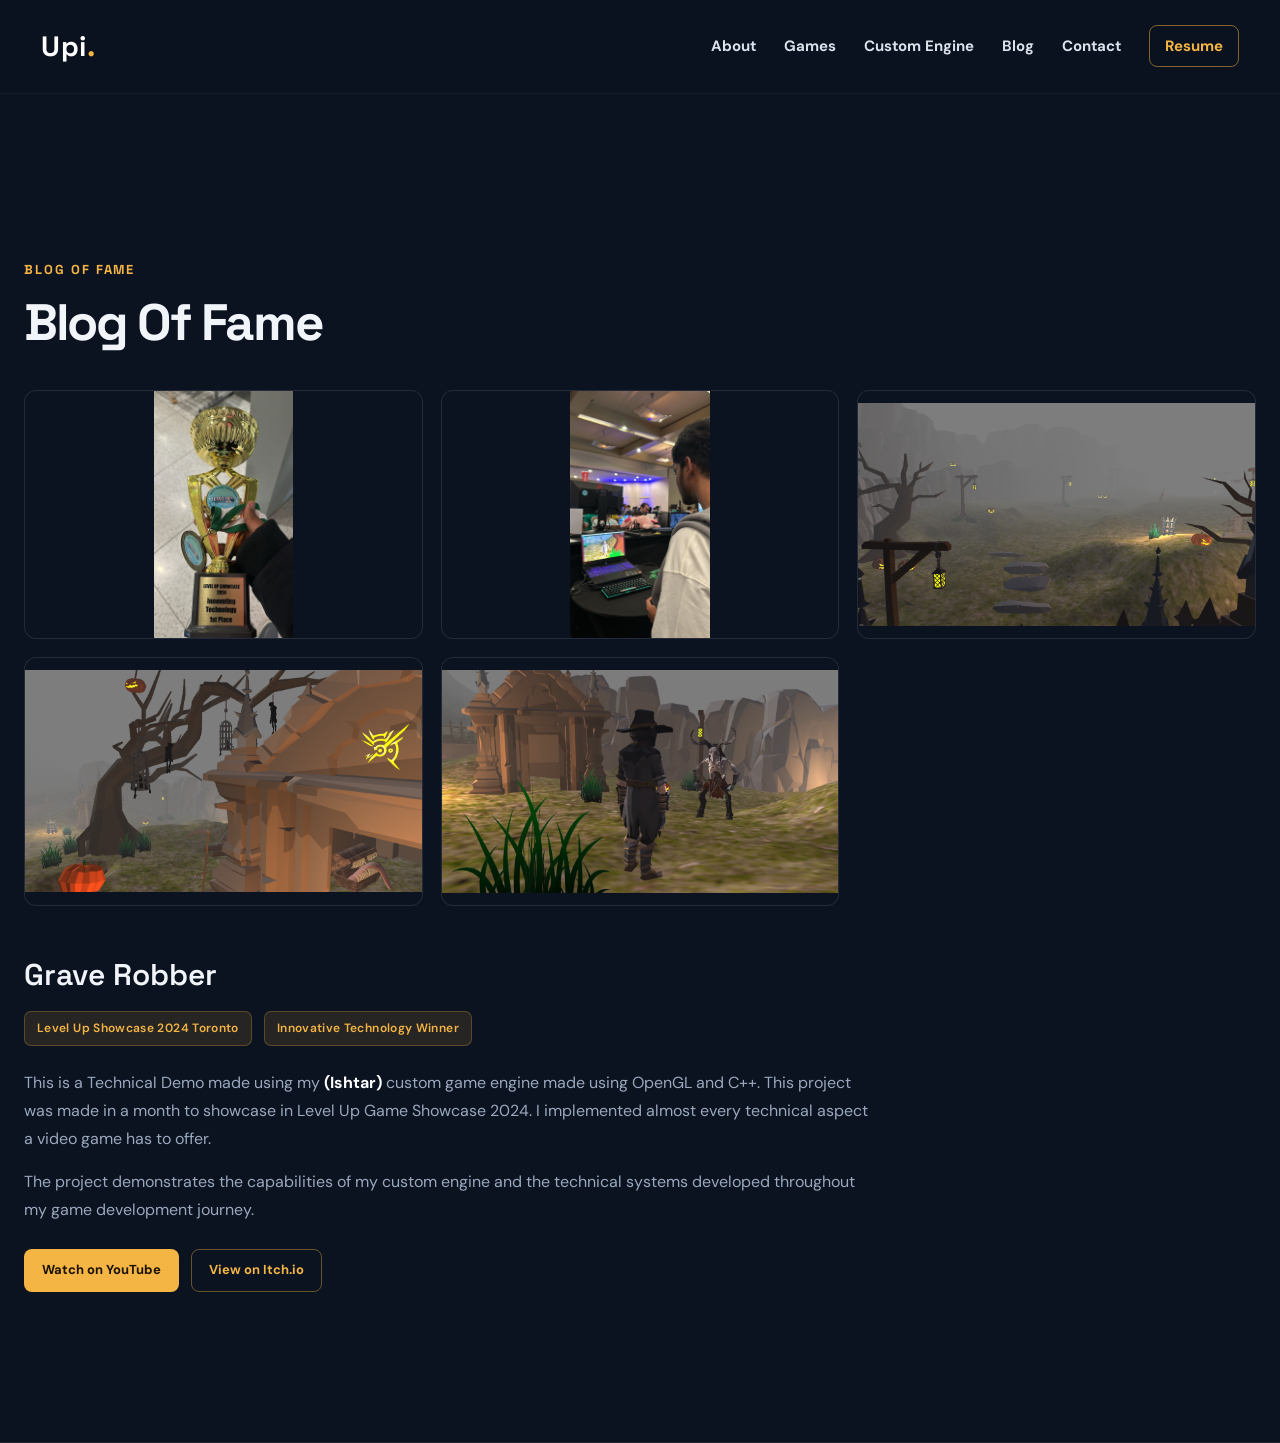
==== blog.html @ 7e5b150f "Init Commit" ====
<!DOCTYPE html>
<html lang="en">

<head>

  <meta charset="UTF-8">

  <meta
    name="viewport"
    content="width=device-width, initial-scale=1.0"
  >

  <title>Blog | Uphendhra Nagarajan</title>


  <!-- =====================================================
       FONTS
  ====================================================== -->

  <link
    rel="preconnect"
    href="https://fonts.googleapis.com"
  >

  <link
    rel="preconnect"
    href="https://fonts.gstatic.com"
    crossorigin
  >

  <link
    href="https://fonts.googleapis.com/css2?family=DM+Sans:wght@400;500;600;700&family=Space+Grotesk:wght@400;500;600;700&display=swap"
    rel="stylesheet"
  >


  <!-- =====================================================
       FONT AWESOME
  ====================================================== -->

  <link
    rel="stylesheet"
    href="https://cdnjs.cloudflare.com/ajax/libs/font-awesome/6.7.2/css/all.min.css"
  >


  <link rel="stylesheet" href="style.css">

</head>



<body>

  <canvas class="binary-rain left" aria-hidden="true"></canvas>
  <canvas class="binary-rain right" aria-hidden="true"></canvas>

    <header class="navbar">

    <div class="container nav-inner">

      <a class="brand" href="index.html" aria-label="Upi"><span style="--i:0">U</span><span style="--i:1">p</span><span style="--i:2">i</span><span class="brand-dot" style="--i:3">.</span></a>

      <button
        class="mobile-menu"
        id="mobileMenu"
        aria-label="Open navigation"
      >
        ☰
      </button>


      <nav
        class="nav-links"
        id="navLinks"
      >

        <a href="index.html#about">
          About
        </a>

        <a href="index.html#projects">
          Games
        </a>

        <a href="index.html#engine">
          Custom Engine
        </a>

        <a href="blog.html">
          Blog
        </a>


        <a href="index.html#contact">
          Contact
        </a>

        <a
          href="#"
          class="resume-btn"
          target="_blank"
          rel="noopener noreferrer"
        >
          Resume
        </a>

      </nav>

    </div>

  </header>

    <main class="subpage-main">
<section class="blog" id="blog">

      <div class="container">

        <div class="reveal">

          <div class="section-label">
            Blog Of Fame
          </div>


          <h2 class="section-title">
            Blog Of Fame
          </h2>


          <!-- BLOG OF FAME IMAGE GALLERY -->

          <div class="fame-gallery">

            <div class="fame-image">
              <img src="assets/Award.jpeg" alt="Grave Robber screenshot 1">
            </div>


            <div class="fame-image">
              <img src="assets/Award2.jpeg" alt="Grave Robber screenshot 2">
            </div>


            <div class="fame-image">
              <img src="assets/Award3.png" alt="Grave Robber screenshot 3">
            </div>


            <div class="fame-image">
              <img src="assets/Award4.png" alt="Grave Robber screenshot 4">
            </div>


            <div class="fame-image">
              <img src="assets/Award5.png" alt="Grave Robber screenshot 5">
            </div>

          </div>


          <!-- BLOG OF FAME CONTENT -->

          <div class="fame-content">

            <h3 class="fame-title">
              Grave Robber
            </h3>


            <div class="fame-award">
              Level Up Showcase 2024 Toronto
            </div>


            <div class="fame-award">
              Innovative Technology Winner
            </div>


            <p class="fame-description">

              This is a Technical Demo made using my
              <strong>(Ishtar)</strong> custom game engine
              made using OpenGL and C++.

              This project was made in a month to showcase
              in Level Up Game Showcase 2024.

              I implemented almost every technical aspect
              a video game has to offer.

            </p>


            <p class="fame-description">

              The project demonstrates the capabilities of
              my custom engine and the technical systems
              developed throughout my game development journey.

            </p>


            <div class="fame-buttons">

              <a
                href="https://www.youtube.com/watch?v=C6k5WtMdYow"
                class="fame-button"
              >
                Watch on YouTube
              </a>


              <a
                href="https://uphendra.itch.io/grave-robber"
                class="fame-button secondary"
              >
                View on Itch.io
              </a>

            </div>

          </div>

        </div>

      </div>

    </section>
    </main>

    <script src="script.js"></script>

</body>
</html>
---- style.css ----
/* =====================================================
       ROOT
    ====================================================== */

    :root {

      --bg: #0b1220;

      --bg-soft: #0f172a;

      --card: #131c30;

      --border:
        rgba(255,255,255,0.10);

      --text: #f1f5f9;

      --muted: #9aa8bd;

      --accent: #f5b544;

      --accent-soft:
        rgba(245,181,68,0.12);

      --max-width: 1240px;

    }


    /* =====================================================
       RESET
    ====================================================== */

    * {

      margin: 0;

      padding: 0;

      box-sizing: border-box;

    }


    html {

      scroll-behavior: smooth;

    }


    body {

      background: var(--bg);

      color: var(--text);

      font-family:
        "DM Sans",
        sans-serif;

      line-height: 1.6;

      overflow-x: hidden;

    }


    a {

      color: inherit;

      text-decoration: none;

    }


    .container {

      width:
        min(
          var(--max-width),
          calc(100% - 48px)
        );

      margin: 0 auto;

    }



    /* =====================================================
       BINARY RAIN
    ====================================================== */

    .binary-rain {

      position: fixed;

      top: 0;

      bottom: 0;

      width: clamp(70px, 11vw, 170px);

      height: 100%;

      z-index: 1;

      pointer-events: none;

      opacity: 0.55;

    }


    .binary-rain.left {

      left: 0;

      -webkit-mask-image:
        linear-gradient(to right, black 20%, transparent);

      mask-image:
        linear-gradient(to right, black 20%, transparent);

    }


    .binary-rain.right {

      right: 0;

      -webkit-mask-image:
        linear-gradient(to left, black 20%, transparent);

      mask-image:
        linear-gradient(to left, black 20%, transparent);

    }


    @media (max-width: 900px), (prefers-reduced-motion: reduce) {

      .binary-rain {

        display: none;

      }

    }


    /* =====================================================
       NAVIGATION
    ====================================================== */

    .navbar {

      position: fixed;

      top: 0;

      left: 0;

      right: 0;

      z-index: 1000;

      padding: 24px 0;

      background:
        rgba(11,18,32,0.80);

      backdrop-filter:
        blur(16px);

      -webkit-backdrop-filter:
        blur(16px);

      border-bottom:
        1px solid
        rgba(255,255,255,0.04);

    }


    .nav-inner {

      display: flex;

      justify-content: flex-end;

      align-items: center;

    }


    .nav-links {

      display: flex;

      align-items: center;

      gap: 28px;

    }


    .nav-links a {

      position: relative;

      font-size: 15px;

      font-weight: 700;

      color: #dce2eb;

      transition:
        color 0.25s ease;

    }


    .nav-links a:hover {

      color:
        var(--accent);

    }


    .nav-links a::after {

      content: "";

      position: absolute;

      left: 0;

      bottom: -7px;

      width: 0;

      height: 2px;

      background:
        var(--accent);

      transition:
        width 0.25s ease;

    }


    .nav-links a:hover::after {

      width: 100%;

    }



    .resume-btn {

      padding:
        8px 15px;

      border:
        1px solid
        rgba(245,181,68,0.5);

      border-radius: 8px;

      color:
        var(--accent) !important;

    }


    .resume-btn::after {

      display: none;

    }


    .resume-btn:hover {

      background:
        var(--accent-soft);

    }


    /* =====================================================
       MOBILE MENU
    ====================================================== */

    .mobile-menu {

      display: none;

      border: none;

      background: none;

      color: white;

      font-size: 25px;

      cursor: pointer;

    }


    /* =====================================================
       HERO
    ====================================================== */

    .hero {

      min-height: 100vh;

      display: flex;

      align-items: center;

      padding:
        150px 0 90px;

      position: relative;

    }


.hero-content {
    width: 100%;
    max-width: 900px;
    margin-left: auto; /* NEW: centers the block on the page */
    margin-right: auto; /* NEW */
    text-align: center; /* NEW: centers name, role and description text */
}


    .hero-name {

      font-family:
        "Space Grotesk",
        sans-serif;

      font-size:
        clamp(
          2.8rem,
          5.5vw,
          5rem
        );

      font-weight: 600;

      letter-spacing:
        -0.055em;

      line-height: 1;

      color: #ffffff;

      margin-bottom: 18px;

    }


    .hero-role {

      font-family:
        "Space Grotesk",
        sans-serif;

      font-size:
        clamp(
          1.7rem,
          3.2vw,
          2.7rem
        );

      font-weight: 700;

      letter-spacing:
        -0.035em;

      color:
        var(--accent);

      margin-bottom: 18px;

    }


.hero-description {
    max-width: 760px;
    margin-left: auto; /* NEW: centers the description box */
    margin-right: auto; /* NEW */
    font-size: 17px;
    line-height: 1.65;
    color: #aeb6c4;
    margin-bottom: 30px;
}



    /* =====================================================
       HERO VIDEO BACKGROUND
    ====================================================== */

    .hero {

      overflow: hidden;

    }


    .hero-video {

      position: absolute;

      inset: 0;

      z-index: 0;

      background: #000000;

    }


    .hero-video video {

      position: absolute;

      inset: 0;

      width: 100%;

      height: 100%;

      object-fit: cover;

    }


    /* Darkens the video so the name stays readable,
       and fades into the page at the bottom. */

    .hero-video::after {

      content: "";

      position: absolute;

      inset: 0;

      background:
        linear-gradient(
          to right,
          rgba(11,18,32,0.85),
          rgba(11,18,32,0.35)
        ),
        linear-gradient(
          to bottom,
          transparent 70%,
          var(--bg)
        );

      pointer-events: none;

    }


    .hero-video-placeholder {

      position: absolute;

      right: 24px;

      bottom: 90px;

      z-index: 1;

      padding: 8px 14px;

      border: 1px dashed rgba(245,181,68,0.5);

      border-radius: 8px;

      color: var(--accent);

      font-size: 12px;

      letter-spacing: 0.08em;

      text-transform: uppercase;

      background: rgba(11,18,32,0.6);

    }


    .hero .container {

      position: relative;

      z-index: 2;

    }


    /* Keeps page content above the binary rain,
       while the rain still draws over the hero video. */

    section:not(.hero),
    footer {

      position: relative;

      z-index: 2;

    }


    /* =====================================================
       SOCIAL LINKS
    ====================================================== */

    .contact-label {

      font-size: 14px;

      font-weight: 700;

      text-transform: uppercase;

      letter-spacing: 0.12em;

      color: #ffffff;

      margin-bottom: 15px;

    }


    .social-links {

      display: flex;

      align-items: center;

      gap: 18px;

    }


    .social-links a {

      width: 42px;

      height: 42px;

      display: flex;

      align-items: center;

      justify-content: center;

      border:
        1px solid
        var(--border);

      border-radius: 9px;

      background:
        rgba(255,255,255,0.025);

      color: #dfe5ee;

      font-size: 18px;

      transition:
        background 0.25s ease,
        border-color 0.25s ease,
        color 0.25s ease,
        transform 0.25s ease;

    }


    .social-links a:hover {

      color:
        var(--accent);

      border-color:
        rgba(245,181,68,0.45);

      background:
        var(--accent-soft);

      transform:
        translateY(-3px);

    }


    /* =====================================================
       SECTIONS
    ====================================================== */

    section {

      padding: 150px 0;

    }


    .section-label {

      font-family:
        "Space Grotesk",
        sans-serif;

      font-size: 13px;

      font-weight: 700;

      letter-spacing: 0.15em;

      text-transform: uppercase;

      color:
        var(--accent);

      margin-bottom: 15px;

    }


    .section-title {

      font-family:
        "Space Grotesk",
        sans-serif;

      font-size:
        clamp(
          2rem,
          4vw,
          3.5rem
        );

      line-height: 1.05;

      letter-spacing:
        -0.045em;

      margin-bottom: 25px;

    }


    /* =====================================================
       ABOUT
    ====================================================== */

    .about {

      border-bottom:
        1px solid
        var(--border);

    }


    .about-layout {

      display: grid;

      grid-template-columns:
        1.15fr 0.85fr;

      gap: 90px;

      align-items: center;

    }


    .about-photo-wrap {

      grid-column: 2;

      grid-row: 1;

      justify-self: end;

    }


    .about-content {

      grid-column: 1;

      grid-row: 1;

    }


    .about-photo-wrap {

      position: relative;

      width: 100%;

      max-width: 350px;

    }


    .about-photo-wrap::before {

      content: "";

      position: absolute;

      width: 100%;

      height: 100%;

      border:
        1px solid
        rgba(245,181,68,0.35);

      border-radius: 50%;

      top: 14px;

      left: 14px;

      z-index: 0;

    }


.about-photo-frame {
    /* PHOTO ADJUSTMENTS: change these three values.
         zoom: 1 = normal, 1.3 = zoomed in 30%.
         x / y: which part of the photo stays visible (0% to 100%). */

    --photo-zoom: 1.7;
    --photo-x: 50%;
    --photo-y: 35%;
    --photo-move-x: 16%; /* negative = move photo left, positive = right */

    --photo-move-y: 0%; /* negative = move photo up, positive = down */

    position: relative;
    z-index: 1;
    width: 100%;
    aspect-ratio: 1 / 1;
    overflow: hidden;
    border-radius: 50%;
    border: 1px solid var(--border);
    background: var(--card);
}

.about-photo {
    display: block;
    width: 100%;
    height: 100%;
    object-fit: cover;
    object-position: var(--photo-x) var(--photo-y);
    transform: translate(var(--photo-move-x), var(--photo-move-y)) scale(var(--photo-zoom));
}


    .about-content {

      max-width: 820px;

    }


    .about-text {

      font-size: 18px;

      line-height: 1.7;

      color: #b2bac7;

    }


    .about-text strong {

      color: #ffffff;

    }


    /* =====================================================
       TECH STACK
    ====================================================== */

    .tech-stack {

      border-bottom:
        1px solid
        var(--border);

      overflow: hidden;

    }


    .tech-intro {

      max-width: 700px;

      color:
        var(--muted);

      font-size: 16px;

      margin-bottom: 45px;

    }


    .tech-marquee-window {

      position: relative;

      width: 100%;

      overflow: hidden;

      mask-image:
        linear-gradient(
          to right,
          transparent,
          black 7%,
          black 93%,
          transparent
        );

      -webkit-mask-image:
        linear-gradient(
          to right,
          transparent,
          black 7%,
          black 93%,
          transparent
        );

    }


    .tech-row {

      display: flex;

      width: max-content;

      gap: 16px;

      margin-bottom: 16px;

      animation:
        techMove 28s
        linear infinite;

    }


    .tech-row.reverse {

      animation:
        techMoveReverse 31s
        linear infinite;

    }


    .tech-row.slow {

      animation-duration: 35s;

    }


    .tech-card {

      min-width: 175px;

      height: 92px;

      display: flex;

      align-items: center;

      gap: 15px;

      padding: 0 20px;

      background:
        linear-gradient(
          145deg,
          rgba(255,255,255,0.045),
          rgba(255,255,255,0.015)
        );

      border:
        1px solid
        rgba(255,255,255,0.09);

      border-radius: 14px;

      position: relative;

      overflow: hidden;

      transition:
        border-color 0.25s ease,
        background 0.25s ease,
        transform 0.25s ease;

    }


    .tech-card::before {

      content: "";

      position: absolute;

      inset: 0;

      background:
        radial-gradient(
          circle at 20% 20%,
          rgba(245,181,68,0.12),
          transparent 55%
        );

      pointer-events: none;

    }


    .tech-card:hover {

      border-color:
        rgba(245,181,68,0.4);

      background:
        rgba(245,181,68,0.06);

      transform:
        translateY(-4px);

    }


    .tech-logo {

      width: 34px;

      height: 34px;

      object-fit: contain;

      flex-shrink: 0;

      filter:
        brightness(0)
        invert(1);

      opacity: 0.9;

    }


    .tech-card:hover .tech-logo {

      opacity: 1;

    }


    .tech-card span {

      position: relative;

      z-index: 1;

      font-family:
        "Space Grotesk",
        sans-serif;

      font-size: 14px;

      font-weight: 600;

      color: #dce3ed;

      white-space: nowrap;

    }


    .tech-category {

      margin-top: 45px;

      display: flex;

      justify-content: center;

      gap: 10px;

      flex-wrap: wrap;

    }


    .tech-category span {

      padding:
        7px 12px;

      border:
        1px solid
        rgba(245,181,68,0.18);

      border-radius: 100px;

      color:
        #7f8998;

      font-size: 11px;

      text-transform: uppercase;

      letter-spacing: 0.08em;

    }


    @keyframes techMove {

      from {

        transform:
          translateX(0);

      }

      to {

        transform:
          translateX(-50%);

      }

    }


    @keyframes techMoveReverse {

      from {

        transform:
          translateX(-50%);

      }

      to {

        transform:
          translateX(0);

      }

    }



    /* =====================================================
       HEX GRID
    ====================================================== */

    .hex-grid {
      position: relative;
      width: 100%;
      max-width: 910px;
      margin: 20px auto 0;
    }

    .hex-wrap {
      position: absolute;
      transition: transform 0.25s ease, filter 0.25s ease;
    }

    .hex-wrap:hover {
      transform: scale(1.1);
      filter: drop-shadow(0 0 14px rgba(245,181,68,0.45));
      z-index: 3;
    }

    .hex,
    .hex-in {
      clip-path: polygon(50% 0, 100% 25%, 100% 75%, 50% 100%, 0 75%, 0 25%);
    }

    .hex {
      width: 100%;
      height: 100%;
      background: rgba(255,255,255,0.14);
    }

    .hex-in {
      position: absolute;
      inset: 2px;
      display: flex;
      flex-direction: column;
      align-items: center;
      justify-content: center;
      gap: 6px;
      padding: 0 12%;
      text-align: center;
      background: var(--card);
    }

    .hex-in img {
      width: calc(var(--w) * 0.24);
      height: calc(var(--w) * 0.24);
      object-fit: contain;
      filter: brightness(0) invert(1);
      opacity: 0.9;
    }

    .hex-in span {
      font-family: "Space Grotesk", sans-serif;
      font-size: clamp(10px, calc(var(--w) * 0.088), 13px);
      font-weight: 600;
      line-height: 1.2;
      color: #dce3ed;
    }

    /* Locked hexagons */

    .hex-wrap.empty .hex {
      background: rgba(255,255,255,0.05);
    }

    .hex-wrap.empty .hex-in {
      background: rgba(19,28,48,0.45);
    }

    .hex-wrap.empty svg {
      width: calc(var(--w) * 0.2);
      height: calc(var(--w) * 0.2);
      color: rgba(255,255,255,0.3);
    }

    .hex-wrap.empty:hover {
      transform: none;
      filter: none;
    }

    /* Wave: every hexagon pops after a delay set by its ring
       (--d), starting at the center. */

    .hex-wrap.pop {
      animation: hexPop 0.9s ease-in-out var(--d) backwards;
    }

    .hex-wrap.pop .hex {
      animation: hexFill 0.9s ease-in-out var(--d) backwards;
    }

    @keyframes hexPop {
      0%, 100% {
        transform: scale(1);
        filter: drop-shadow(0 0 0 rgba(245,181,68,0));
      }
      40% {
        transform: scale(1.16);
        filter: drop-shadow(0 0 16px rgba(245,181,68,0.55));
      }
    }

    @keyframes hexFill {
      40% {
        background: var(--accent);
      }
    }

    /* Locked hexagons pop red */

    .hex-wrap.empty.pop {
      animation-name: hexPopLocked;
    }

    .hex-wrap.empty.pop .hex {
      animation-name: hexFillLocked;
    }

    .hex-wrap.empty.pop svg {
      animation: hexLock 0.9s ease-in-out var(--d) backwards;
    }

    @keyframes hexPopLocked {
      0%, 100% {
        transform: scale(1);
        filter: drop-shadow(0 0 0 rgba(239,68,68,0));
      }
      40% {
        transform: scale(1.16);
        filter: drop-shadow(0 0 16px rgba(239,68,68,0.55));
      }
    }

    @keyframes hexFillLocked {
      40% {
        background: #ef4444;
      }
    }

    @keyframes hexLock {
      40% {
        color: #f87171;
      }
    }

    @media (prefers-reduced-motion: reduce) {
      .hex-wrap.pop,
      .hex-wrap.pop .hex,
      .hex-wrap.pop svg { animation: none; }
    }

    /* =====================================================
       PROJECTS
    ====================================================== */

    .projects {

      border-bottom:
        1px solid
        var(--border);

    }


    .project-grid {

      display: grid;

      grid-template-columns:
        repeat(2, 1fr);

      gap: 24px;

      margin-top: 50px;

    }


    .project-card {

      width: 86%;

      justify-self: center;

      background:
        var(--card);

      border:
        1px solid
        var(--border);

      border-radius: 16px;

      overflow: hidden;

      transition:
        transform 0.3s ease,
        border-color 0.3s ease;

    }


    .project-card:hover {

      transform:
        translateY(-5px);

      border-color:
        rgba(245,181,68,0.35);

    }


    .project-media {

      width: 70%;

      margin: 22px auto 0;

      aspect-ratio: 16 / 9;

      display: flex;

      align-items: center;

      justify-content: center;

      background:
        linear-gradient(
          135deg,
          rgba(245,181,68,0.08),
          rgba(255,255,255,0.015)
        );

      color: #677080;

      font-size: 13px;

      letter-spacing: 0.08em;

      text-transform: uppercase;

      border:
        1px solid
        var(--border);

      border-radius: 10px;

    }


    .project-info {

      padding: 25px;

    }


    .project-title {

      font-family:
        "Space Grotesk",
        sans-serif;

      font-size: 25px;

      font-weight: 600;

      margin-bottom: 10px;

    }


    .project-description {

      color:
        var(--muted);

      font-size: 15px;

      line-height: 1.65;

      margin-bottom: 18px;

    }


    .tags {

      display: flex;

      flex-wrap: wrap;

      gap: 7px;

    }


    .tag {

      padding:
        5px 9px;

      border:
        1px solid
        var(--border);

      border-radius: 6px;

      color: #aab3c1;

      font-size: 11px;

      font-weight: 600;

      text-transform: uppercase;

      letter-spacing: 0.04em;

    }


    /* =====================================================
       UNREAL
    ====================================================== */

    .unreal {

      border-bottom:
        1px solid
        var(--border);

    }


    /* =====================================================
       ENGINE
    ====================================================== */

    .engine {

      border-bottom:
        1px solid
        var(--border);

    }


    .engine-intro {

      max-width: 800px;

      color:
        var(--muted);

      font-size: 17px;

      line-height: 1.7;

    }


    .ishtar-title {

      font-family: "Space Grotesk", sans-serif;

      font-size: 25px;

      margin-top: 45px;

      margin-bottom: 12px;

    }


    .ishtar-description {

      margin-bottom: 5px;

    }


    .technical-card {

      overflow: hidden;

      padding: 0;

    }


    .technical-card-content {

      padding: 25px;

    }


    .engine-item-video {

      width: 82%;

      margin: 22px auto 0;

      aspect-ratio: 16 / 9;

      display: flex;

      align-items: center;

      justify-content: center;

      background:
        linear-gradient(
          135deg,
          rgba(245,181,68,0.08),
          rgba(255,255,255,0.015)
        );

      color: #677080;

      font-size: 12px;

      letter-spacing: 0.06em;

      text-transform: uppercase;

      border:
        1px solid
        var(--border);

      border-radius: 10px;

    }


    .engine-video {

      margin: 0 auto 35px;

      aspect-ratio: 16 / 9;

      max-width: 700px;

      display: flex;

      align-items: center;

      justify-content: center;

      background:
        linear-gradient(
          135deg,
          rgba(245,181,68,0.08),
          rgba(255,255,255,0.015)
        );

      border:
        1px solid
        var(--border);

      border-radius: 14px;

      overflow: hidden;

      position: relative;

    }


    .engine-video::before {

      content: "";

      position: absolute;

      width: 180px;

      height: 180px;

      border-radius: 50%;

      background:
        rgba(245,181,68,0.08);

      filter:
        blur(50px);

    }


    .engine-item-video {
    overflow: hidden;
}

    .engine-item-video iframe {
        display: block;
        width: 100%;
        height: 100%;
        border: 0;
    }

    .youtube-placeholder {

      position: relative;

      z-index: 2;

      display: flex;

      flex-direction: column;

      align-items: center;

      justify-content: center;

      gap: 13px;

      text-align: center;

    }


    .youtube-placeholder i {

      font-size: 42px;

      color:
        #ff4d5a;

    }


    .youtube-placeholder span {

      color:
        #7f8998;

      font-size: 13px;

    }


    .youtube-placeholder a {

      margin-top: 4px;

      padding:
        9px 15px;

      border:
        1px solid
        rgba(255,255,255,0.12);

      border-radius: 7px;

      color:
        #dce3ed;

      font-size: 12px;

      transition:
        background 0.25s ease,
        border-color 0.25s ease;

    }


    .youtube-placeholder a:hover {

      background:
        rgba(255,255,255,0.05);

      border-color:
        rgba(245,181,68,0.4);

    }


    /* =====================================================
       TABS
    ====================================================== */

    .tabs {

      display: flex;

      gap: 30px;

      margin-top: 50px;

      border-bottom:
        1px solid
        var(--border);

    }


    .tab-button {

      border: none;

      background: none;

      padding:
        0 0 14px;

      color: #707988;

      font-family:
        "Space Grotesk",
        sans-serif;

      font-size: 15px;

      font-weight: 600;

      cursor: pointer;

      border-bottom:
        2px solid
        transparent;

    }


    .tab-button.active {

      color:
        var(--accent);

      border-bottom-color:
        var(--accent);

    }


    .tab-content {

      display: none;

      padding-top: 35px;

    }


    .tab-content.active {

      display: block;

    }


    .technical-grid {

      display: grid;

      grid-template-columns:
        repeat(2, 1fr);

      column-gap: 20px;

      row-gap: 50px;

    }


    .technical-card {

      width: 90%;

      justify-self: center;

      padding: 25px;

      background:
        var(--card);

      border:
        1px solid
        var(--border);

      border-radius: 14px;

    }


    .technical-card h3 {

      font-family:
        "Space Grotesk",
        sans-serif;

      font-size: 21px;

      margin-bottom: 8px;

    }


    .technical-card p {

      color:
        var(--muted);

      font-size: 14px;

      line-height: 1.65;

    }

        .technical-card .engine-item-video {
            width: auto;
            margin: 25px 25px 0; /* same 25px as the text padding */
        }

#all-games .project-card {
    width: 100%;
}

#all-games .project-media {
    width: auto;
    margin: 25px 25px 0; /* same 25px as .project-info padding */
}

@media (max-width: 480px) {
    #all-games .project-media {
        margin: 20px 20px 0; /* phones: text padding drops to 20px */
    }
}

    /* =====================================================
       BLOG
    ====================================================== */

    .blog {

      border-bottom:
        1px solid
        var(--border);

    }


    .blog-card {

      margin-top: 40px;

      padding: 35px;

      border:
        1px solid
        var(--border);

      border-radius: 15px;

      background:
        var(--card);

      display: flex;

      align-items: center;

      justify-content: space-between;

      gap: 30px;

    }


    .blog-card h3 {

      font-family:
        "Space Grotesk",
        sans-serif;

      font-size: 24px;

      margin-bottom: 6px;

    }


    .blog-card p {

      color:
        var(--muted);

      font-size: 14px;

    }


    .blog-button {

      flex-shrink: 0;

      padding:
        11px 18px;

      border-radius: 8px;

      background:
        var(--accent);

      color: #1a1203;

      font-weight: 700;

      font-size: 14px;

    }


    /* =====================================================
       BLOG OF FAME
    ====================================================== */

    .fame-gallery {

      display: grid;

      grid-template-columns:
        repeat(5, 1fr);

      gap: 14px;

      margin-top: 40px;

    }


    .fame-image {

      width: 100%;

      aspect-ratio: 16 / 10;

      display: flex;

      align-items: center;

      justify-content: center;

      background:
        linear-gradient(
          135deg,
          rgba(245,181,68,0.08),
          rgba(255,255,255,0.015)
        );

      border:
        1px solid
        var(--border);

      border-radius: 12px;

      color: #677080;

      font-size: 11px;

      letter-spacing: 0.08em;

      text-transform: uppercase;

      overflow: hidden;

    }


    .fame-image img {

      width: 100%;

      height: 100%;

      object-fit: cover;

      display: block;

    }


    .fame-content {

      margin-top: 45px;

      max-width: 850px;

    }


    .fame-title {

      font-family:
        "Space Grotesk",
        sans-serif;

      font-size: 30px;

      font-weight: 600;

      margin-bottom: 12px;

    }


    .fame-award {

      display: inline-block;

      margin-right: 8px;

      margin-bottom: 8px;

      padding:
        7px 12px;

      border:
        1px solid
        rgba(245,181,68,0.25);

      border-radius: 7px;

      color:
        var(--accent);

      background:
        var(--accent-soft);

      font-size: 12px;

      font-weight: 600;

      letter-spacing: 0.03em;

    }


    .fame-description {

      color:
        var(--muted);

      font-size: 16px;

      line-height: 1.75;

      margin-top: 15px;

    }


    .fame-description strong {

      color: #ffffff;

    }


    .fame-buttons {

      display: flex;

      flex-wrap: wrap;

      gap: 12px;

      margin-top: 25px;

    }


    .fame-button {

      display: inline-block;

      padding:
        10px 17px;

      border:
        1px solid
        rgba(245,181,68,0.4);

      border-radius: 8px;

      background:
        var(--accent);

      color: #1a1203;

      font-size: 13px;

      font-weight: 700;

      transition:
        background 0.25s ease,
        transform 0.25s ease;

    }


    .fame-button:hover {

      transform:
        translateY(-2px);

    }


    .fame-button.secondary {

      background:
        transparent;

      color:
        var(--accent);

    }


    .fame-button.secondary:hover {

      background:
        var(--accent-soft);

    }


    /* =====================================================
       CONTACT
    ====================================================== */

    .contact {

      padding-bottom: 150px;

    }


    .contact-box {

      max-width: 800px;

    }


    .contact-box h2 {

      font-family:
        "Space Grotesk",
        sans-serif;

      font-size:
        clamp(
          2.5rem,
          6vw,
          5rem
        );

      line-height: 1;

      letter-spacing:
        -0.055em;

      margin-bottom: 20px;

    }


    .contact-box p {

      color:
        var(--muted);

      font-size: 17px;

      margin-bottom: 25px;

    }


    .email-link {

      display: inline-block;

      color:
        var(--accent);

      font-family:
        "Space Grotesk",
        sans-serif;

      font-size: 20px;

      font-weight: 600;

    }


    /* =====================================================
       FOOTER
    ====================================================== */

    footer {

      border-top:
        1px solid
        var(--border);

      padding: 25px 0;

      color: #626b79;

      font-size: 12px;

    }


    /* =====================================================
       REVEAL
    ====================================================== */

    .reveal {

      opacity: 0;

      transform:
        translateY(25px);

      transition:
        opacity 0.7s ease,
        transform 0.7s ease;

    }


    .reveal.visible {

      opacity: 1;

      transform:
        translateY(0);

    }


    /* =====================================================
       RESPONSIVE
    ====================================================== */

    @media (max-width: 800px) {

      .container {

        width:
          min(
            100% - 32px,
            var(--max-width)
          );

      }


      .navbar {

        padding: 18px 0;

      }


      .mobile-menu {

        display: block;

      }


      .nav-inner {

        justify-content:
          space-between;

      }


      .nav-links {

        display: none;

        position: absolute;

        top: 70px;

        left: 16px;

        right: 16px;

        padding: 20px;

        flex-direction: column;

        align-items: flex-start;

        gap: 18px;

        background:
          rgba(15,23,42,0.98);

        border:
          1px solid
          var(--border);

        border-radius: 12px;

      }


      .nav-links.open {

        display: flex;

      }


      .nav-links a {

        font-size: 16px;

      }


      .hero {

        min-height: auto;

        padding-top: 150px;

        padding-bottom: 100px;

      }


      .hero-name {

        font-size:
          clamp(
            2.7rem,
            12vw,
            4rem
          );

      }


      .hero-role {

        font-size:
          clamp(
            1.7rem,
            8vw,
            2.5rem
          );

      }


      section {

        padding: 100px 0;

      }


      .about-layout {

        grid-template-columns: 1fr;

        gap: 45px;

      }


      .about-photo-wrap,
      .about-content {

        grid-column: auto;

        grid-row: auto;

      }


      .about-photo-wrap {

        max-width: 400px;

      }


      .project-grid,
      .technical-grid {

        grid-template-columns: 1fr;

      }


      .project-card {

        width: 100%;

      }


      .technical-card {

        width: 100%;

      }


      .project-media {

        width: 82%;

      }


      .engine-item-video {

        width: 82%;

      }


      .blog-card {

        flex-direction: column;

        align-items: flex-start;

      }


      .tabs {

        gap: 20px;

        overflow-x: auto;

      }


      .tab-button {

        white-space: nowrap;

      }


      .tech-card {

        min-width: 155px;

      }


      .fame-gallery {

        grid-template-columns:
          repeat(2, 1fr);

      }


      .fame-content {

        margin-top: 35px;

      }

    }


    @media (max-width: 480px) {

      .hero-name {

        font-size: 2.7rem;

      }


      .hero-role {

        font-size: 1.75rem;

      }


      .social-links {

        gap: 12px;

      }


      .social-links a {

        width: 40px;

        height: 40px;

      }


      .project-info {

        padding: 20px;

      }


      .about-photo-wrap {

        max-width: 280px;

        margin: 0 auto;

      }


      .project-media {

        width: 90%;

      }


      .engine-item-video {

        width: 90%;

      }


      .tech-card {

        min-width: 145px;

        height: 82px;

        padding: 0 16px;

      }


      .tech-logo {

        width: 28px;

        height: 28px;

      }


      .fame-gallery {

        grid-template-columns: 1fr;

      }

    }

  
/* =====================================================
   MULTI-PAGE ADDITIONS
====================================================== */

.project-grid.compact {
  grid-template-columns: repeat(3, 1fr);
}

.technical-grid.compact {
  grid-template-columns: repeat(4, 1fr);
  gap: 18px;
}

.section-cta {
  display: flex;
  justify-content: center;
  margin-top: 36px;
}

.view-more-btn {
  display: inline-block;
  padding: 12px 26px;
  border: 1px solid var(--accent);
  border-radius: 10px;
  font-family: inherit;
  font-weight: 700;
  color: var(--accent);
  transition: background 0.25s ease, color 0.25s ease;
}

.view-more-btn:hover {
  background: var(--accent);
  color: #1a1203;
}

.subpage-main {
  padding-top: 110px;
}

@media (max-width: 1000px) {
  .technical-grid.compact { grid-template-columns: repeat(2, 1fr); }
}

@media (max-width: 800px) {
  .project-grid.compact { grid-template-columns: 1fr; }
}

@media (max-width: 520px) {
  .technical-grid.compact { grid-template-columns: 1fr; }
}

/* =====================================================
   ENGINE ICONS (main page)
====================================================== */

.engine-icon-grid {
  display: grid;
  grid-template-columns: repeat(3, 1fr);
  gap: 26px;
  padding: 14px 0;
}

.engine-icon {
  display: flex;
  flex-direction: column;
  gap: 16px;
  padding: 16px 16px 22px;
  border: 1px solid var(--border);
  border-radius: 18px;
  background: var(--card);
  cursor: pointer;
  outline: none;
  transition:
    transform 0.35s cubic-bezier(0.34, 1.56, 0.64, 1),
    border-color 0.25s ease,
    box-shadow 0.25s ease;
}

.tab-content.active .engine-icon {
  animation: iconPopIn 0.55s cubic-bezier(0.34, 1.56, 0.64, 1) backwards;
  animation-delay: calc(var(--i) * 60ms);
}

.engine-icon:hover,
.engine-icon:focus-visible {
  transform: scale(1.07);
  border-color: var(--accent);
  box-shadow: 0 0 0 1px var(--accent), 0 14px 40px rgba(245,181,68,0.25);
  position: relative;
  z-index: 2;
}

.engine-icon.pulse {
  transform: scale(1.14);
  border-color: var(--accent);
  box-shadow: 0 0 0 1px var(--accent), 0 14px 44px rgba(245,181,68,0.45);
  position: relative;
  z-index: 2;
}

.engine-icon-media {
  display: flex;
  align-items: center;
  justify-content: center;
  aspect-ratio: 4 / 3;
  overflow: hidden;
  border-radius: 12px;
  background: rgba(255,255,255,0.05);
  color: var(--muted);
  font-size: 13px;
  letter-spacing: 0.08em;
  text-transform: uppercase;
}

.engine-icon-media img {
  width: 100%;
  height: 100%;
  object-fit: cover;
}

.engine-icon h3 {
  font-family: "Space Grotesk", sans-serif;
  font-size: 19px;
  line-height: 1.3;
  text-align: center;
  color: #ffffff;
  transition: color 0.25s ease;
}

.engine-icon:hover h3,
.engine-icon:focus-visible h3 {
  color: var(--accent);
}

@keyframes iconPopIn {
  from { opacity: 0; transform: scale(0.8); }
  to   { opacity: 1; transform: scale(1); }
}

@media (max-width: 900px) {
  .engine-icon-grid { grid-template-columns: repeat(2, 1fr); }
}

@media (max-width: 520px) {
  .engine-icon-grid { grid-template-columns: 1fr; }
}

@media (prefers-reduced-motion: reduce) {
  .tab-content.active .engine-icon { animation: none; }
}

/* =====================================================
   GAME ICONS (Unity / Unreal) pop
====================================================== */

.project-grid.compact .project-card {
  position: relative;
  cursor: pointer;
  outline: none;
  transition:
    transform 0.35s cubic-bezier(0.34, 1.56, 0.64, 1),
    border-color 0.25s ease,
    box-shadow 0.25s ease,
    opacity 0.7s ease;
}

.project-grid.compact .project-card:hover,
.project-grid.compact .project-card:focus-visible,
.project-grid.compact .project-card.pulse {
  transform: scale(1.07);
  border-color: var(--accent);
  box-shadow: 0 0 0 1px var(--accent), 0 14px 40px rgba(245,181,68,0.25);
  z-index: 2;
}

.project-grid.compact .project-card.pulse {
  transform: scale(1.12);
  box-shadow: 0 0 0 1px var(--accent), 0 14px 44px rgba(245,181,68,0.45);
}

.project-grid.compact .project-card:hover .project-title,
.project-grid.compact .project-card:focus-visible .project-title {
  color: var(--accent);
}

/* =====================================================
   NAVBAR LAYOUT + BRAND
====================================================== */

.navbar .nav-inner {
  max-width: none;
  width: 100%;
  padding: 0 clamp(20px, 3.2vw, 48px);
  justify-content: space-between;
}

.nav-links a:active,
.nav-links a:focus-visible {
  color: var(--accent);
}

.nav-links a:active::after,
.nav-links a:focus-visible::after {
  width: 100%;
}

.brand {
  display: inline-flex;
  align-items: baseline;
  font-family: "Space Grotesk", sans-serif;
  font-size: 28px;
  font-weight: 800;
  letter-spacing: 0.02em;
  color: #ffffff;
}

.brand span {
  display: inline-block;
  animation: brandIn 0.6s cubic-bezier(0.34, 1.56, 0.64, 1) backwards;
  animation-delay: calc(0.15s + var(--i) * 0.09s);
}

.brand-dot {
  color: var(--accent);
  animation:
    brandIn 0.6s cubic-bezier(0.34, 1.56, 0.64, 1) backwards,
    brandDot 2.4s ease-in-out 1.2s infinite !important;
  animation-delay: 0.42s, 1.2s !important;
}

.brand:hover span {
  /* brandIn is repeated unchanged so it is not restarted when the mouse leaves */
  animation:
    brandIn 0.6s cubic-bezier(0.34, 1.56, 0.64, 1) backwards,
    brandWave 0.55s ease;
  animation-delay:
    calc(0.15s + var(--i) * 0.09s),
    calc(var(--i) * 60ms);
}

.brand:hover .brand-dot {
  animation:
    brandIn 0.6s cubic-bezier(0.34, 1.56, 0.64, 1) backwards,
    brandDot 2.4s ease-in-out 1.2s infinite,
    brandWave 0.55s ease !important;
  animation-delay: 0.42s, 1.2s, 0.24s !important;
}

@keyframes brandIn {
  from { opacity: 0; transform: translateY(-16px) scale(0.6); }
  to   { opacity: 1; transform: none; }
}

@keyframes brandWave {
  0%, 100% { transform: translateY(0); }
  40% { transform: translateY(-7px); color: var(--accent); }
}

@keyframes brandDot {
  0%, 100% { opacity: 1; text-shadow: 0 0 0 rgba(245,181,68,0); }
  50% { opacity: 0.45; text-shadow: 0 0 14px rgba(245,181,68,0.9); }
}

@media (prefers-reduced-motion: reduce) {
  .brand span,
  .brand-dot,
  .brand:hover span,
  .brand:hover .brand-dot { animation: none !important; }
}

.project-link {
  display: inline-block;
  margin-top: 16px;
  font-weight: 700;
  color: var(--accent);
  transition: transform 0.25s ease;
}

.project-link:hover {
  transform: translateX(4px);
}

/* =====================================================
   READ MORE overlay (engine icons + project cards)
====================================================== */

.engine-icon,
.project-grid.compact .project-card {
  position: relative;
}

.read-more {
  position: absolute;
  inset: 0;
  z-index: 3;
  display: flex;
  align-items: center;
  justify-content: center;
  border-radius: inherit;
  background: rgba(11, 18, 32, 0.62);
  opacity: 0;
  transition: opacity 0.25s ease;
  outline: none;
}

.read-more span {
  padding: 10px 20px;
  border: 1px solid var(--accent);
  border-radius: 999px;
  background: var(--accent);
  color: #1a1203;
  font-family: "Space Grotesk", sans-serif;
  font-size: 15px;
  font-weight: 700;
  transform: translateY(8px);
  transition: transform 0.3s cubic-bezier(0.34, 1.56, 0.64, 1);
}

.read-more span i {
  margin-left: 6px;
  font-size: 12px;
}

.engine-icon:hover .read-more,
.engine-icon:has(.read-more:focus-visible) .read-more,
.project-grid.compact .project-card:hover .read-more,
.project-grid.compact .project-card:has(.read-more:focus-visible) .read-more {
  opacity: 1;
}

.engine-icon:hover .read-more span,
.engine-icon:has(.read-more:focus-visible) .read-more span,
.project-grid.compact .project-card:hover .read-more span,
.project-grid.compact .project-card:has(.read-more:focus-visible) .read-more span {
  transform: translateY(0);
}

/* keyboard focus: same lift as hover */
.engine-icon:has(.read-more:focus-visible),
.project-grid.compact .project-card:has(.read-more:focus-visible) {
  transform: scale(1.07);
  border-color: var(--accent);
  box-shadow: 0 0 0 1px var(--accent), 0 14px 40px rgba(245,181,68,0.25);
  z-index: 2;
}

.engine-icon:has(.read-more:focus-visible) h3,
.project-grid.compact .project-card:has(.read-more:focus-visible) .project-title {
  color: var(--accent);
}

/* touch screens have no hover: keep a small label visible */
@media (hover: none) {
  .read-more {
    opacity: 1;
    background: none;
    align-items: flex-end;
    justify-content: flex-end;
    padding: 10px;
  }
  .read-more span {
    padding: 6px 12px;
    font-size: 12px;
    transform: none;
  }
}

/* links inside a card (e.g. GitHub) stay clickable above the overlay */
.project-card .project-link {
  position: relative;
  z-index: 4;
}

/* =====================================================
   UBISOFT NEXT section
====================================================== */

.ubisoft {
  border-bottom: 1px solid var(--border);
}

.project-grid.compact.single {
  grid-template-columns: min(100%, 480px);
  justify-content: center;
}

.project-grid.compact.single .project-card {
  width: 100%;
}

/* =====================================================
   PROJECT DETAIL PAGES
====================================================== */

.detail-back {
  display: inline-block;
  margin-bottom: 26px;
  font-weight: 700;
  color: var(--accent);
  transition: transform 0.25s ease;
}

.detail-back:hover {
  transform: translateX(-4px);
}

.detail-hero-media {
  width: 100%;
  max-width: 880px;
  margin: 36px auto 0;
  aspect-ratio: 16 / 9;
  display: flex;
  align-items: center;
  justify-content: center;
  border: 1px solid var(--border);
  border-radius: 14px;
  background: linear-gradient(135deg, rgba(245,181,68,0.08), rgba(255,255,255,0.015));
  color: #677080;
  font-size: 13px;
  letter-spacing: 0.08em;
  text-transform: uppercase;
}

.detail-body {
  max-width: 880px;
  margin: 44px auto 0;
}

.detail-body h3 {
  margin: 38px 0 12px;
  font-family: "Space Grotesk", sans-serif;
  font-size: 26px;
  font-weight: 600;
}

.detail-body p {
  margin-bottom: 16px;
  color: var(--muted);
  font-size: 16px;
  line-height: 1.75;
}

.detail-body .tags {
  margin-top: 18px;
}

.detail-body ul {
  margin: 0 0 16px 20px;
  color: var(--muted);
  line-height: 1.75;
}

.detail-shots {
  display: grid;
  grid-template-columns: repeat(2, 1fr);
  gap: 18px;
  margin-top: 8px;
}

.detail-shot {
  aspect-ratio: 16 / 9;
  display: flex;
  align-items: center;
  justify-content: center;
  overflow: hidden;
  border: 1px solid var(--border);
  border-radius: 12px;
  background: rgba(255,255,255,0.04);
  color: #677080;
  font-size: 13px;
  letter-spacing: 0.08em;
  text-transform: uppercase;
}

.detail-shot img {
  width: 100%;
  height: 100%;
  object-fit: cover;
}

.detail-links {
  display: flex;
  flex-wrap: wrap;
  gap: 14px;
  margin-top: 30px;
}

@media (max-width: 640px) {
  .detail-shots { grid-template-columns: 1fr; }
}

/* =====================================================
   PROJECT MEDIA: thumbnails + embedded videos
====================================================== */

.project-media {
  overflow: hidden;
}

.project-media img,
.project-media iframe {
  display: block;
  width: 100%;
  height: 100%;
  border: 0;
  object-fit: cover;
}

/* =====================================================
   BIGGER ICON IMAGES + SHORT DESCRIPTION (Unity / Unreal / Putt)
====================================================== */

.project-grid.compact .project-card {
  width: 100%;
}

.project-grid.compact .project-media {
  width: auto;
  margin: 12px 12px 0;
  aspect-ratio: 16 / 9;
}

/* the "Learn more" overlay covers only the text area, so the video stays playable */
.project-grid.compact .project-info {
  position: relative;
  padding: 16px 20px 24px;
  text-align: center;
}

.project-grid.compact .project-title {
  font-size: 19px;
  line-height: 1.3;
  margin-bottom: 8px;
}

.project-grid.compact .project-description {
  margin-bottom: 14px;
  font-size: 14px;
  line-height: 1.55;
}

.project-grid.compact .project-info > :last-child {
  margin-bottom: 0;
}

.project-grid.compact .tags {
  justify-content: center;
}

.project-grid.compact .read-more {
  border-radius: 0;
}

/* =====================================================
   BIGGER VIDEO CARDS: let the Unity / Unreal grids grow past the
   text column on wide screens
====================================================== */

.project-grid.compact {
  gap: 22px;
}

@media (min-width: 1300px) {
  .project-grid.compact {
    margin-left: calc((1240px - min(1500px, 100vw - 48px)) / 2);
    margin-right: calc((1240px - min(1500px, 100vw - 48px)) / 2);
  }
}

/* =====================================================
   FEATURE PROJECT (Putt in the Hole): video left, text right
====================================================== */

.project-grid.feature {
  grid-template-columns: 1fr;
}

.project-grid.feature .project-card {
  width: 100%;
  display: grid;
  grid-template-columns: minmax(0, 1.6fr) minmax(0, 1fr);
  align-items: center;
  gap: 8px;
}

.project-grid.feature .project-media {
  width: auto;
  margin: 20px 0 20px 20px;
  aspect-ratio: 16 / 9;
}

.project-grid.feature .project-info {
  padding: 28px 32px;
  text-align: left;
}

.project-grid.feature .project-title {
  font-size: 30px;
  line-height: 1.2;
  margin-bottom: 14px;
}

.project-grid.feature .tags {
  margin-bottom: 18px;
}

.project-grid.feature .project-description {
  font-size: 16px;
  margin-bottom: 24px;
}

@media (max-width: 800px) {
  .project-grid.feature .project-card {
    grid-template-columns: 1fr;
  }
  .project-grid.feature .project-media {
    margin: 14px 14px 0;
  }
  .project-grid.feature .project-info {
    padding: 22px;
  }
}

/* =====================================================
   ISHTAR ENGINE INTRO VIDEO (aligned with the paragraph above)
====================================================== */

.ishtar-video {
  max-width: 800px;          /* same width as .engine-intro */
  margin: 24px 0 0;          /* left-aligned like the text */
  aspect-ratio: 16 / 9;
  border: 1px solid var(--border);
  border-radius: 10px;
  overflow: hidden;
  background: #000;
}

.ishtar-video video {
  display: block;
  width: 100%;
  height: 100%;
  object-fit: contain;
}

/* =====================================================
   BLOG OF FAME GALLERY: bigger photos, true to their own size
====================================================== */

.fame-gallery {
    grid-template-columns: repeat(3, 1fr);
    gap: 18px;
}

.fame-image {
    aspect-ratio: 16 / 10; /* every box is exactly the same shape */
    background: #0b1220; /* fills the empty space around a photo */
}

    .fame-image img {
        width: 100%;
        height: 100%;
        object-fit: contain; /* whole photo visible, never cropped */
    }

@media (max-width: 900px) {
    .fame-gallery {
        grid-template-columns: repeat(2, 1fr);
    }
}

@media (max-width: 560px) {
    .fame-gallery {
        grid-template-columns: 1fr;
    }
}
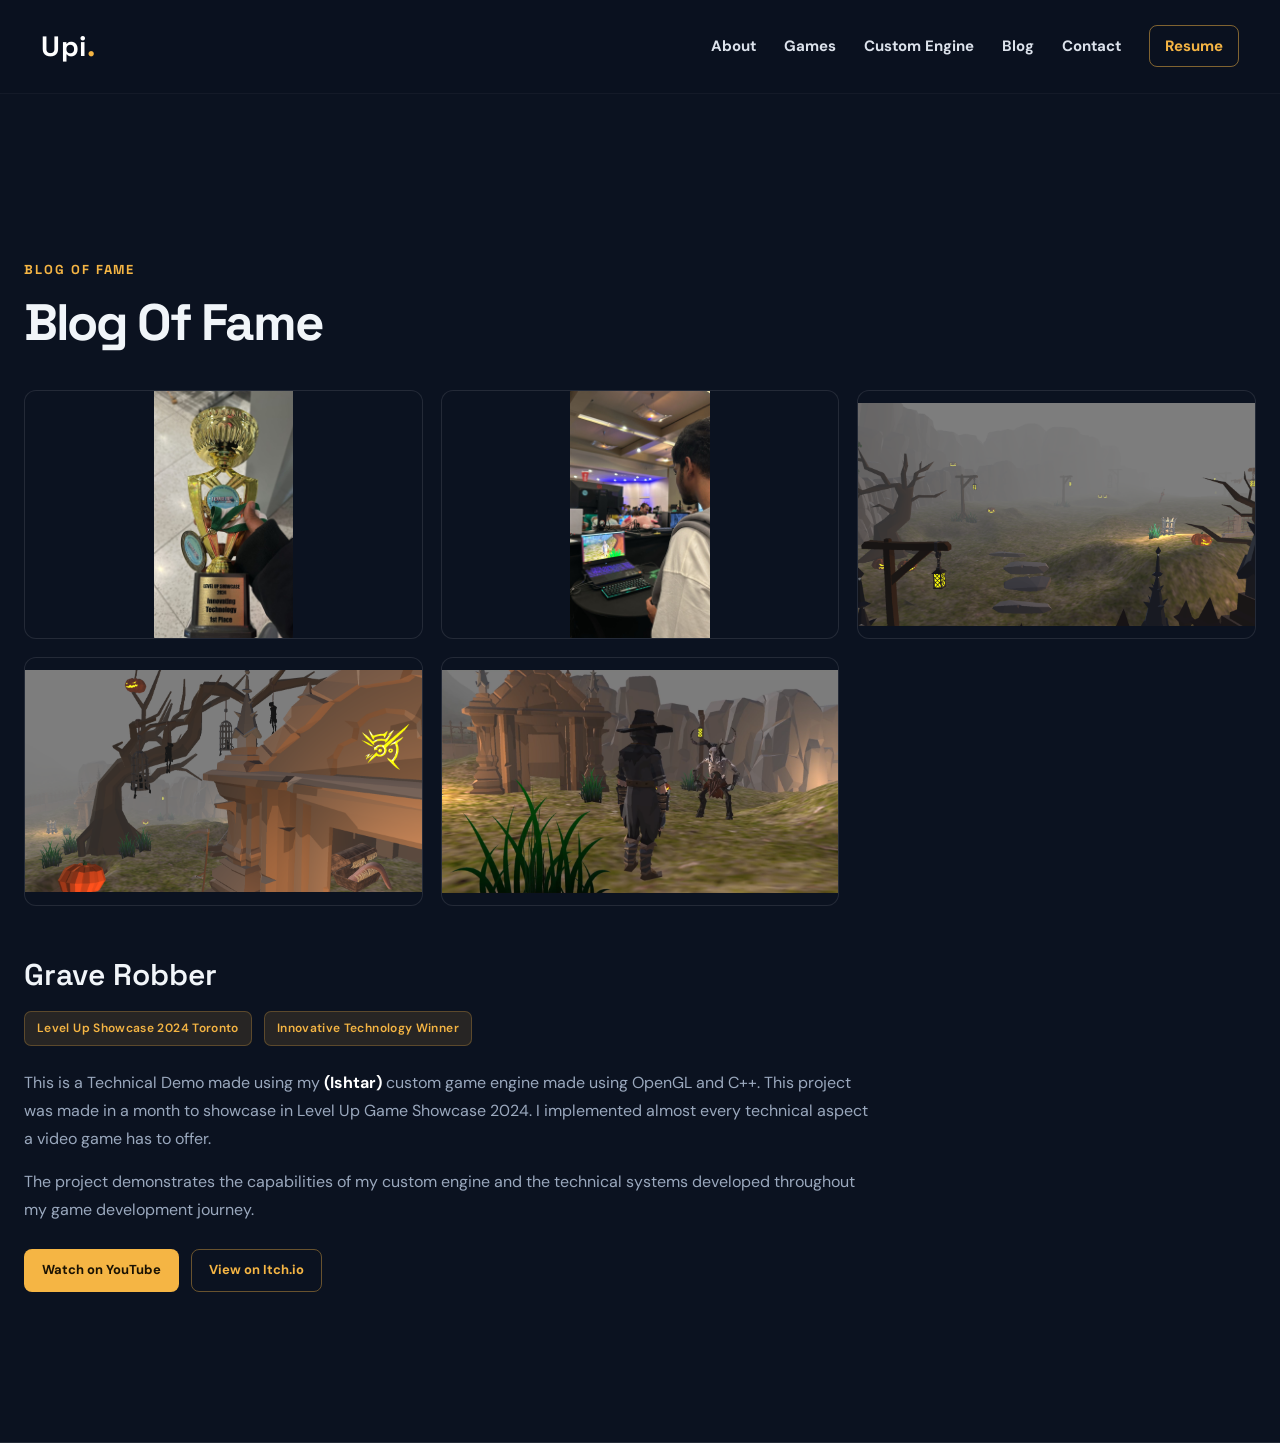
==== commit 2b86dcc4: "Final Commit" ====
--- a/blog.html
+++ b/blog.html
@@ -3,48 +3,40 @@
 
 <head>
 
-  <meta charset="UTF-8">
-
-  <meta
-    name="viewport"
-    content="width=device-width, initial-scale=1.0"
-  >
-
-  <title>Blog | Uphendhra Nagarajan</title>
-
-
-  <!-- =====================================================
-       FONTS
-  ====================================================== -->
-
-  <link
-    rel="preconnect"
-    href="https://fonts.googleapis.com"
-  >
-
-  <link
-    rel="preconnect"
-    href="https://fonts.gstatic.com"
-    crossorigin
-  >
-
-  <link
-    href="https://fonts.googleapis.com/css2?family=DM+Sans:wght@400;500;600;700&family=Space+Grotesk:wght@400;500;600;700&display=swap"
-    rel="stylesheet"
-  >
-
-
-  <!-- =====================================================
-       FONT AWESOME
-  ====================================================== -->
-
-  <link
-    rel="stylesheet"
-    href="https://cdnjs.cloudflare.com/ajax/libs/font-awesome/6.7.2/css/all.min.css"
-  >
-
-
-  <link rel="stylesheet" href="style.css">
+    <meta charset="UTF-8">
+
+    <meta name="viewport"
+          content="width=device-width, initial-scale=1.0">
+
+    <title>Blog | Uphendhra Nagarajan</title>
+
+
+    <!-- =====================================================
+         FONTS
+    ====================================================== -->
+
+    <link rel="preconnect"
+          href="https://fonts.googleapis.com">
+
+    <link rel="preconnect"
+          href="https://fonts.gstatic.com"
+          crossorigin>
+
+    <link href="https://fonts.googleapis.com/css2?family=DM+Sans:wght@400;500;600;700&family=Space+Grotesk:wght@400;500;600;700&display=swap"
+          rel="stylesheet">
+
+    <link rel="icon" type="image/png" href="assets/favicon.png">
+
+
+    <!-- =====================================================
+         FONT AWESOME
+    ====================================================== -->
+
+    <link rel="stylesheet"
+          href="https://cdnjs.cloudflare.com/ajax/libs/font-awesome/6.7.2/css/all.min.css">
+
+
+    <link rel="stylesheet" href="style.css">
 
 </head>
 
